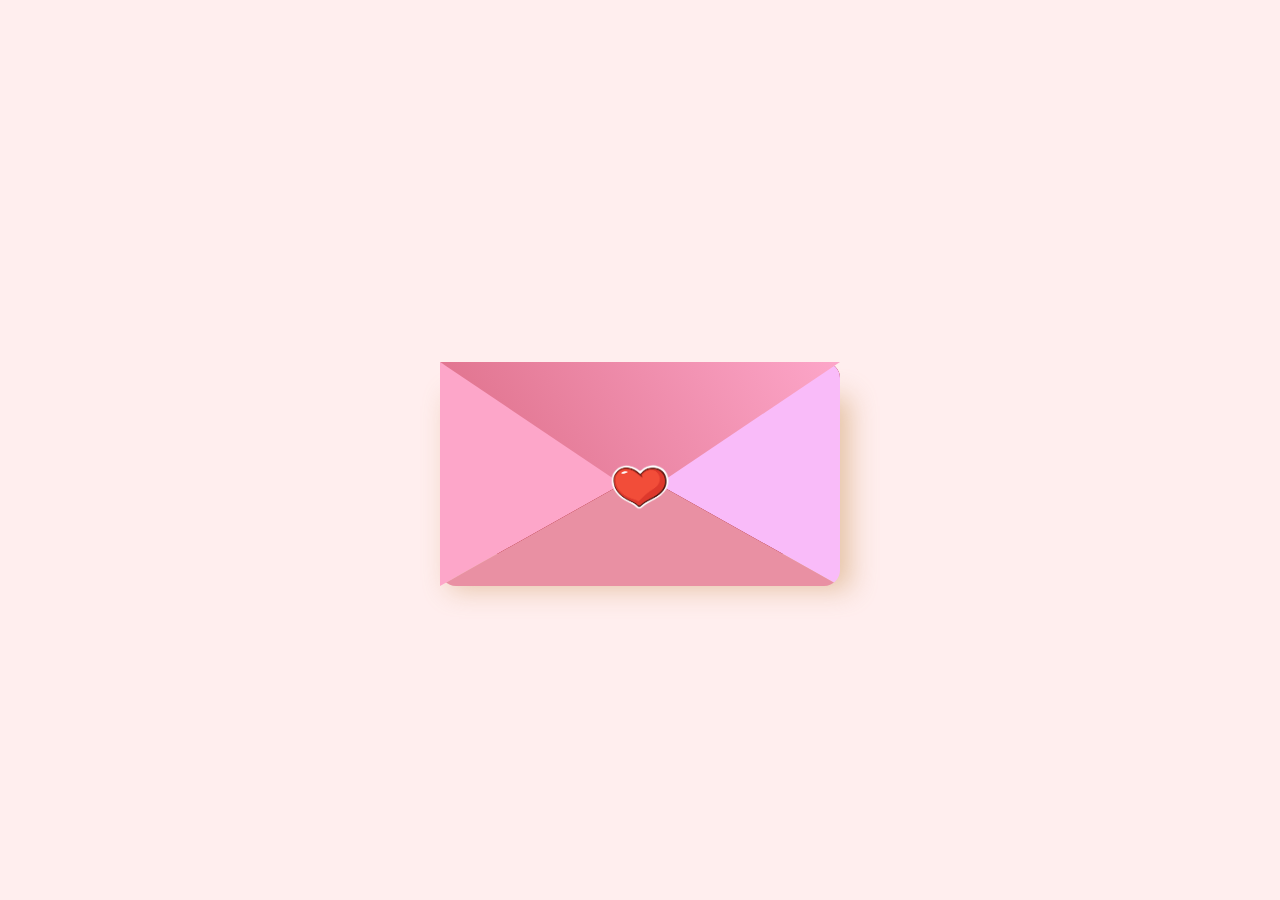
==== cartaaa.html @ cddb64c0 "Rename carta.html to cartaaa.html" ====
<!DOCTYPE html>
<html lang="pt-br">
<head>
<title>cartinha</title>
<link rel="stylesheet" href="style.css" />
</head>
<body>
<div class="wrapper">
    <div class="env"></div>
    <img src="./heart.png" alt="">
    <div class="lettre">
        <div>
            PARA SEMPRE ESTAREI AO SEU LADO! &#128152<br>
         <br>
            
        </div>
    </div>
    <div class="front"></div>
</div>
</body>
</html>
---- style.css ----
*,
*::before,
*::after {
  box-sizing: border-box;
  margin: 0;
  padding: 0;
}
body{
    min-height: 100vh;
    width: 100%;
    overflow: hidden;
    display: flex;
    justify-content: center;
    align-items: center;
    background: #ffeeee;
}
.wrapper{
    position: relative;
    width: 25rem;
    height: 12rem;
    margin-top: 1rem;
}
.env{
    width: 100%;
    height: 100%;
    inset: 0;
    position: absolute;
    box-shadow: 10px 35px 25px #c7935378;
}
.env::before{
    content: '';
    position: absolute;
    inset: 0;
    z-index: 2;
    background: linear-gradient(-120deg,
    #fda6c9,
    #da6881);
    clip-path: polygon(0% 0%,50% 70%,100% 0%);
    transform-origin: top;
    animation: openenv 2s linear forwards 2s;

}
.env::after{
    content: '';
    position: absolute;
    inset: 0;
    background: #960000;
    border-radius: 1rem;
}
.front{
    position: absolute;
    inset: 0;
    border-right: 12.5rem solid #f9bbf9;
    border-top: 7rem solid transparent;
    border-bottom: 7rem solid transparent;
    border-radius: 0 1rem 1rem 0;
}
.front::before{
    content: '';
    position: absolute;
    border-left: 12.5rem solid #fda6c9;
    border-bottom: 7rem solid transparent;
    border-top: 7rem solid transparent;
    top: -7rem;
}
.front::after{
    content: '';
    position: absolute;
    border-bottom: 7rem solid #e990a3;
    border-right: 12.5rem solid transparent;
    border-left: 12.5rem solid transparent;
    border-radius: 0 0 1rem 1rem;
}
img{
    position: absolute;
    top: 50%;
    left: 50%;
    width: 6rem;
    z-index: 5;
    transform-origin: top;
    transform: translate(-50%,-20%);
    animation: heart 1s forwards 1s;
}
.lettre{
    background: #eff;
    height: 95%;
    width: 90%;
    margin: .5rem auto;
    font-size: 1.5rem;
    color: #bd0707;
    font-family: 'pacifico';
    text-align: center;
    padding-top: 2rem;
    animation: lettre 1s forwards 4s;
}
@keyframes openenv {
    100%{
        transform: rotateX(180deg) translateY(-.3rem);
        z-index: -1;
        background: linear-gradient(45deg,#da6881,#f9bbf9);
    }
}
@keyframes lettre {
    100%{transform: translateY(-4.5rem);}
}
@keyframes heart {
    100%{transform: translate(-50%,-30%) scaleX(0);}
}
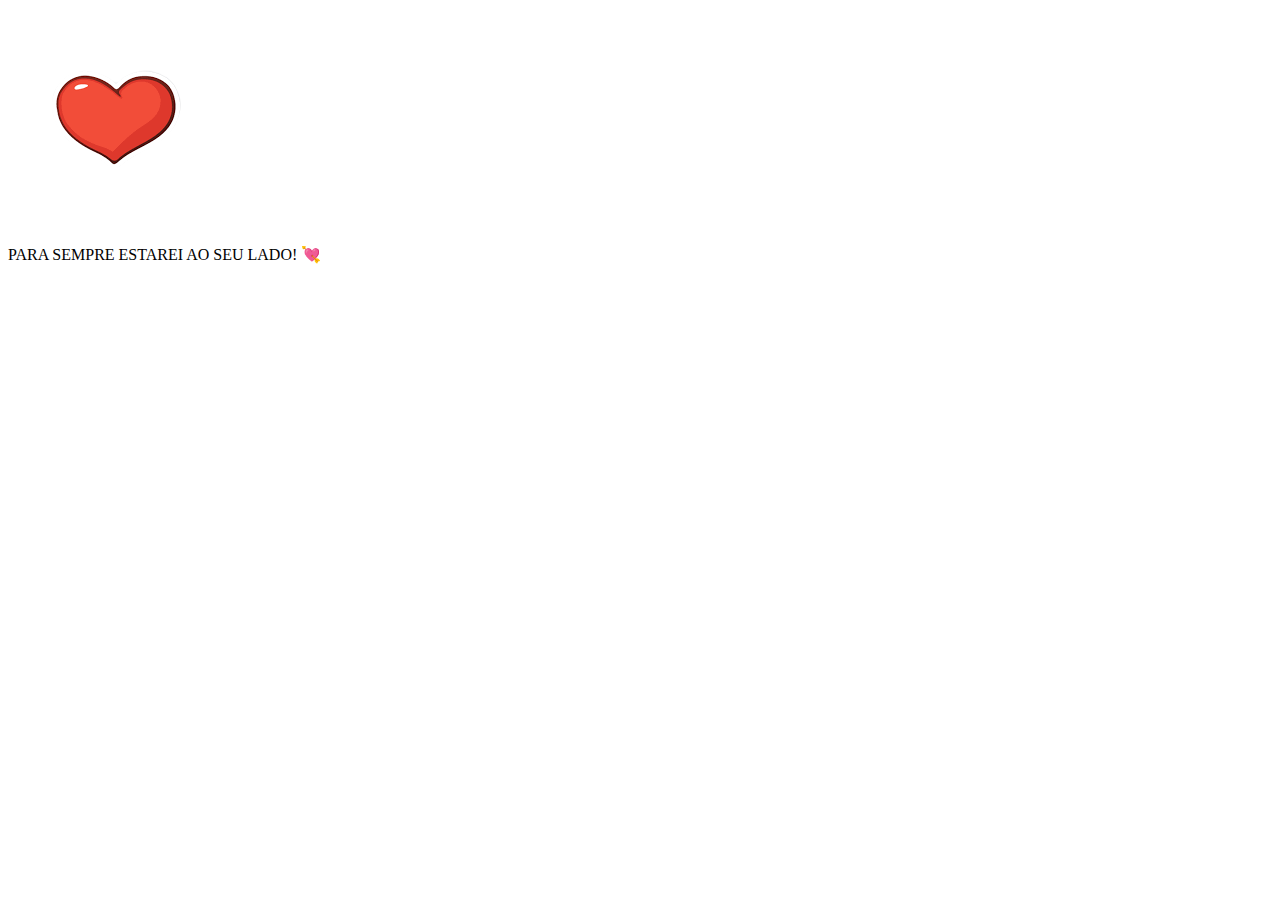
==== commit 8674ee3d: "Update cartaaa.html" ====
--- a/cartaaa.html
+++ b/cartaaa.html
@@ -2,7 +2,7 @@
 <html lang="pt-br">
 <head>
 <title>cartinha</title>
-<link rel="stylesheet" href="style.css" />
+<link rel="stylesheet" href="./cartaa.css" />
 </head>
 <body>
 <div class="wrapper">
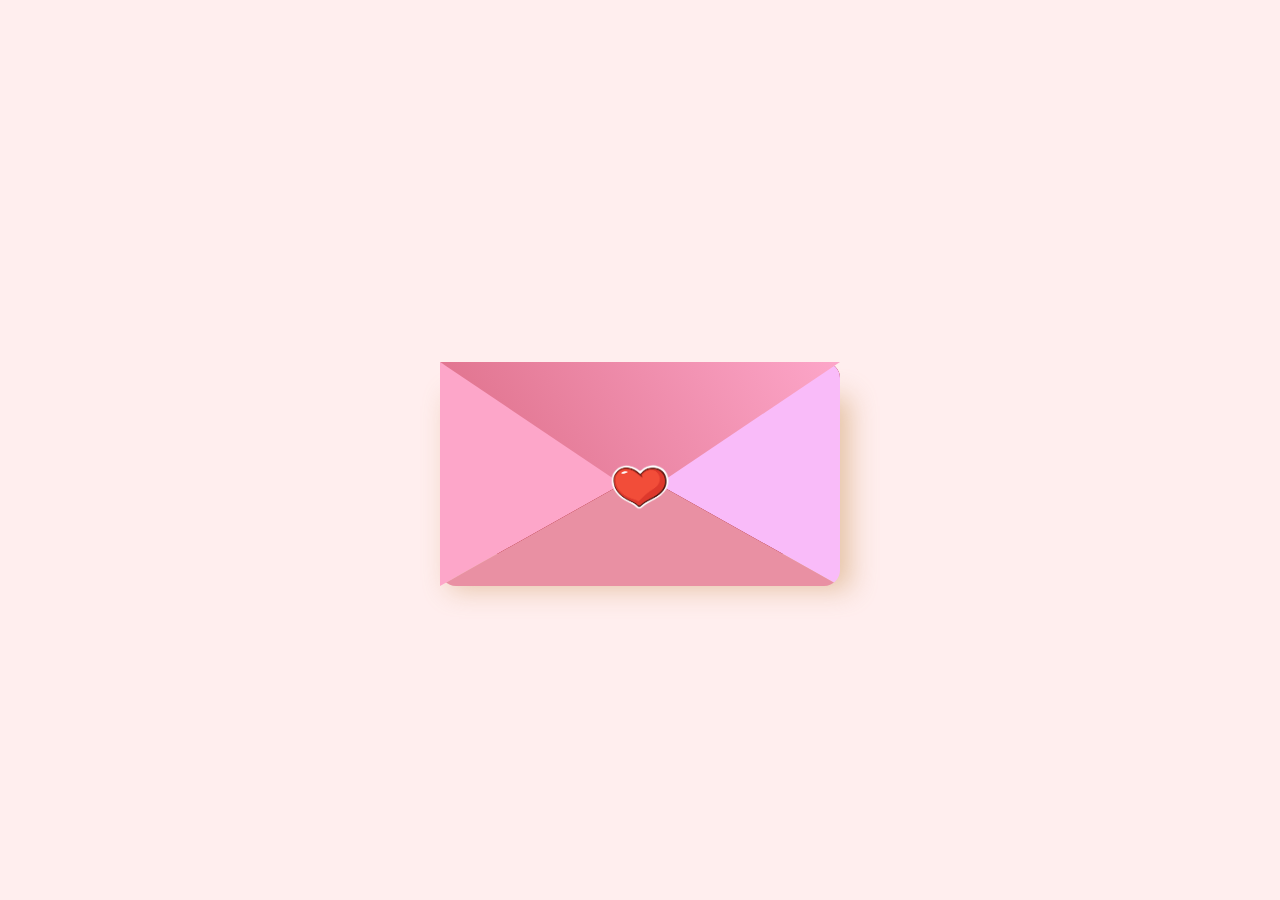
==== commit e4c5cc7a: "Update cartaaa.html" ====
--- a/cartaaa.html
+++ b/cartaaa.html
@@ -2,7 +2,7 @@
 <html lang="pt-br">
 <head>
 <title>cartinha</title>
-<link rel="stylesheet" href="./cartaa.css" />
+<link rel="stylesheet" href="./cartaaa.css" />
 </head>
 <body>
 <div class="wrapper">
--- a/cartaaa.css
+++ b/cartaaa.css
@@ -0,0 +1,108 @@
+*,
+*::before,
+*::after {
+  box-sizing: border-box;
+  margin: 0;
+  padding: 0;
+}
+body{
+    min-height: 100vh;
+    width: 100%;
+    overflow: hidden;
+    display: flex;
+    justify-content: center;
+    align-items: center;
+    background: #ffeeee;
+}
+.wrapper{
+    position: relative;
+    width: 25rem;
+    height: 12rem;
+    margin-top: 1rem;
+}
+.env{
+    width: 100%;
+    height: 100%;
+    inset: 0;
+    position: absolute;
+    box-shadow: 10px 35px 25px #c7935378;
+}
+.env::before{
+    content: '';
+    position: absolute;
+    inset: 0;
+    z-index: 2;
+    background: linear-gradient(-120deg,
+    #fda6c9,
+    #da6881);
+    clip-path: polygon(0% 0%,50% 70%,100% 0%);
+    transform-origin: top;
+    animation: openenv 2s linear forwards 2s;
+
+}
+.env::after{
+    content: '';
+    position: absolute;
+    inset: 0;
+    background: #960000;
+    border-radius: 1rem;
+}
+.front{
+    position: absolute;
+    inset: 0;
+    border-right: 12.5rem solid #f9bbf9;
+    border-top: 7rem solid transparent;
+    border-bottom: 7rem solid transparent;
+    border-radius: 0 1rem 1rem 0;
+}
+.front::before{
+    content: '';
+    position: absolute;
+    border-left: 12.5rem solid #fda6c9;
+    border-bottom: 7rem solid transparent;
+    border-top: 7rem solid transparent;
+    top: -7rem;
+}
+.front::after{
+    content: '';
+    position: absolute;
+    border-bottom: 7rem solid #e990a3;
+    border-right: 12.5rem solid transparent;
+    border-left: 12.5rem solid transparent;
+    border-radius: 0 0 1rem 1rem;
+}
+img{
+    position: absolute;
+    top: 50%;
+    left: 50%;
+    width: 6rem;
+    z-index: 5;
+    transform-origin: top;
+    transform: translate(-50%,-20%);
+    animation: heart 1s forwards 1s;
+}
+.lettre{
+    background: #eff;
+    height: 95%;
+    width: 90%;
+    margin: .5rem auto;
+    font-size: 1.5rem;
+    color: #bd0707;
+    font-family: 'pacifico';
+    text-align: center;
+    padding-top: 2rem;
+    animation: lettre 1s forwards 4s;
+}
+@keyframes openenv {
+    100%{
+        transform: rotateX(180deg) translateY(-.3rem);
+        z-index: -1;
+        background: linear-gradient(45deg,#da6881,#f9bbf9);
+    }
+}
+@keyframes lettre {
+    100%{transform: translateY(-4.5rem);}
+}
+@keyframes heart {
+    100%{transform: translate(-50%,-30%) scaleX(0);}
+}
